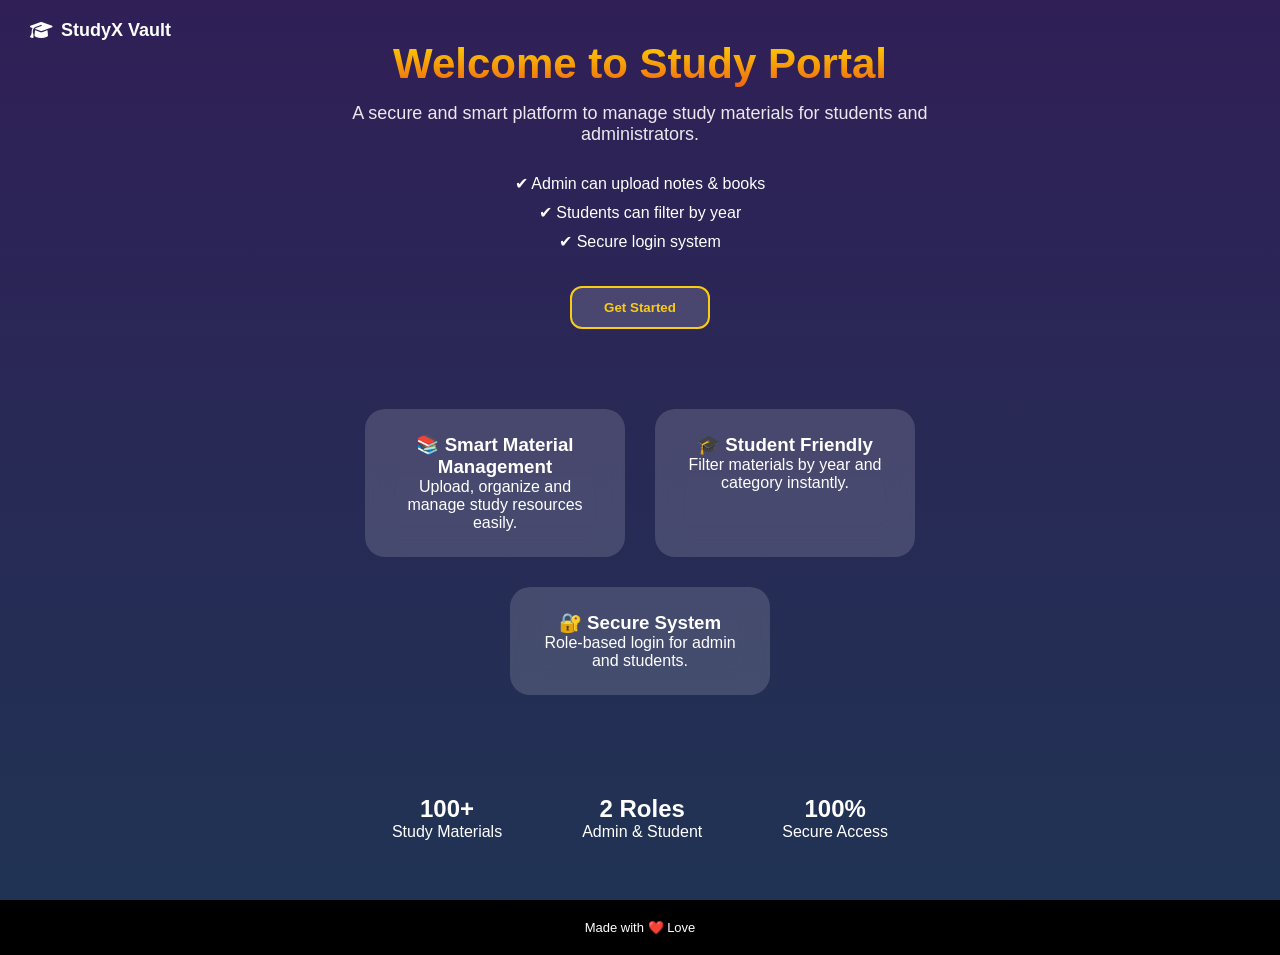
==== index.html @ e59b1258 "Update index.html" ====
<!DOCTYPE html>
<html lang="en">
<head>
<meta charset="UTF-8">
<meta name="viewport" content="width=device-width, initial-scale=1.0, maximum-scale=1.0, user-scalable=no">
<title>StudyX Vault</title>
<link rel="manifest" href="/static/manifest.json">
<meta name="theme-color" content="#4f46e5">

<link rel="stylesheet" href="/static/style.css">
<link rel="stylesheet"
href="https://cdnjs.cloudflare.com/ajax/libs/font-awesome/6.5.1/css/all.min.css">
<link rel="icon" type="image/png"
href="https://img.freepik.com/free-vector/gradient-high-school-logo_23-2149647729.jpg">
</head>

<body>
<div class="top-logo">
  <i class="fa-solid fa-graduation-cap t-logo"></i><a href="#" id="logo"> StudyX Vault </a>
</div>

<!-- ================= LANDING ================= -->
<div id="landing">

  <div class="hero-box">

    <h1 id="Name">Welcome to Study Portal</h1>

    <p class="tagline">
      A secure and smart platform to manage study materials 
      for students and administrators.
    </p>

    <div class="features">
      <div>✔ Admin can upload notes & books</div>
      <div>✔ Students can filter by year</div>
      <div>✔ Secure login system</div>
    </div>

    <button class="btn"  onclick="openPanel()">Get Started</button>

    <div class="feature-section">

  <div class="feature-card">
    <h3>📚 Smart Material Management</h3>
    <p>Upload, organize and manage study resources easily.</p>
  </div>

  <div class="feature-card">
    <h3>🎓 Student Friendly</h3>
    <p>Filter materials by year and category instantly.</p>
  </div>

  <div class="feature-card">
    <h3>🔐 Secure System</h3>
    <p>Role-based login for admin and students.</p>
  </div>

</div>
<div class="stats-section">
  <div>
    <h2>100+</h2>
    <p>Study Materials</p>
  </div>
  <div>
    <h2>2 Roles</h2>
    <p>Admin & Student</p>
  </div>
  <div>
    <h2>100%</h2>
    <p>Secure Access</p>
  </div>
</div>
  </div>

</div>


<!-- ================= LOGIN / REGISTER PANEL ================= -->
<!-- LOGIN / REGISTER PANEL -->
<div id="panel">
  <div class="wrap" id="wrap">

    <!-- LOGIN -->
    <div class="panel-box">
      <h2>Login</h2>
      <div class="field">
        <input id="loginUser" type="text" required>
        <label >Username</label>
      </div>
      <div class="field">
        
        <input id="loginPass" type="password" required>
        <label >Password</label>
        <i class="fa-solid fa-eye eye-icon" id="togglePassword"></i>
      </div>
     
      <div id="loginError" class="error"></div>
      <button class="btn" onclick="checkLogin()">Login</button>
      <div class="switch">
        <a class="No_Acc">No account?</a> <a class="sign" onclick="toggle()">Sign up</a>
	
      </div>
<button class="back-btn" onclick="goBack()">← Back</button>
    </div>

    <!-- LOGIN SIDE -->
    <div class="panel-box side">
      <h2>Welcome</h2>
      <p>Fill the details</p>
    </div>

    <!-- REGISTER -->
    <div class="panel-box">
      <h2>Register</h2>
      <div class="field">
        <input id="regUser" placeholder="Username">
      </div>
      <div class="field">
        <input id="regEmail" placeholder="Email">
      </div>


  <!-- Password hidden initially -->
  <div class="field" id="passField" >
    <input id="regPass" type="password" placeholder="Password">
  </div>
 <i class="fa-solid fa-eye eye-icon" id="toggleRegPassword"></i>
		


      <div id="regError" class="error"></div>
      <button class="btn" id="registerBtn" onclick="checkRegister()" style="display:none;">
Register
</button>
      <div class="switch">
       <a class="No_Acc">Already registered?</a>  <a class="sign" onclick="toggle()">Sign in</a>
      </div>
<button class="back-btn" onclick="goBack()">← Back</button>
    </div>

    <!-- REGISTER SIDE -->
    <div class="panel-box side">
      <h2>Hello Friend</h2>
      <p>Create account to get started</p>
    </div>

  </div>
</div>
<!-- ================= ADMIN DASHBOARD ================= -->
<div id="dashboard">

  <h2 id="welcomeText">Welcome Admin</h2>

  <div class="dashboard-box">
    <input id="noteTitle" placeholder="Title">
    <input id="noteDesc" placeholder="Description">
    <input id="noteLink" placeholder="Paste Google Drive PDF link">

    <select id="noteYear">
      <option value="FY">FY</option>
      <option value="SY">SY</option>
      <option value="TY">TY</option>
    </select>

    <select id="noteCategory">
      <option value="Notes">Notes</option>
      <option value="Books">Books</option>
      <option value="Imp">Imp</option>
    </select>

    <button class="btn" onclick="addNote()">Add</button>
    <div class="error" id="noteError"></div>
  </div>
<div class="admin-filter">
  <select id="adminYearFilter">
    <option value="all">All Years</option>
    <option value="FY">FY</option>
    <option value="SY">SY</option>
    <option value="TY">TY</option>
  </select>

  <select id="adminTypeFilter">
    <option value="all">All Types</option>
    <option value="Notes">Notes</option>
    <option value="Books">Books</option>
    <option value="Important">Important</option>
  </select>
</div>
  <div class="admin-material-wrapper">
    <div class="cards" id="adminCards"></div>
  </div>

  <button class="logout-fixed" onclick="logout()">Logout</button>
</div>


<!-- ================= STUDENT PAGE ================= -->
<div id="studentPage">

  <h2>Student Study Material</h2>

  <div class="student-controls">

    <div class="student-nav">
      <button class="sec-btn active" id="btnNotes"
        onclick="openStudentSection('notes')">Notes</button>

      <button class="sec-btn" id="btnBooks"
        onclick="openStudentSection('books')">Books</button>

      <button class="sec-btn" id="btnImp"
        onclick="openStudentSection('imp')">Imp</button>
    </div>

    <select id="yearFilter" onchange="loadStudentNotesByYear()">
      <option value="FY">FY</option>
      <option value="SY">SY</option>
      <option value="TY">TY</option>
    </select>
  </div>
<div class="search-wrapper">
  <input type="text" id="searchInput" placeholder="Search material...">
</div>

  <div id="notesPage" class="student-section">
    <div class="cards" id="notesCards"></div>
  </div>

  <div id="booksPage" class="student-section">
    <div class="cards" id="booksCards"></div>
  </div>

  <div id="impPage" class="student-section">
    <div class="cards" id="impCards"></div>
  </div>

  <button class="logout-fixed" onclick="logout()">Logout</button>
</div>


<!-- ================= FOOTER ================= -->
<div class="footer">Made with ❤️ Love</div>

<script src="/static/app.js"></script>
<script src="/static/Study.js"></script>
</body>
</html>
---- static/style.css ----
/* =========================================
   GLOBAL RESET
========================================= */
*{
  margin:0;
  padding:0;
  box-sizing:border-box;
  font-family:'Segoe UI',sans-serif;
}
.No_Acc{
  color:white;
}
body{
  min-height:100vh;
  width:100%;
  display:flex;
  justify-content:center;
  align-items:center;

  background: linear-gradient(#301f57, #173f52,#1c73d6);

  background-size:300% 300%;
  animation:gradientMove 10s ease infinite;
}

body::before{
  content:"";
  position:fixed;
  width:300px;
  height:300px;
  
  top:-100px;
  left:-100px;
  filter:blur(80px);
  z-index:-1;
}
@keyframes gradientMove{
  0%{ background-position:0% 50%; }
  50%{ background-position:100% 50%; }
  100%{ background-position:0% 50%; }
}
#logo{
  text-decoration: none;
  color: #fff;
}
.top-logo{
  position:fixed;
  top:20px;
  left:30px;

  font-size:18px;
  font-weight:600;
  color:white;

  display:flex;
  align-items:center;
  gap:8px;

  z-index:2000;
}
.top-logo i{
  color:white;
  transition:0.3s ease;
}

/* Hover anywhere on logo → change ONLY icon */
.top-logo:hover i{
  color:red; /* Golden */
  transform:rotate(-10deg) scale(1.2);
}
/* =========================================
   COMMON CENTER CONTAINER
========================================= */
.center-wrapper{
  min-height:100vh;
  display:flex;
  justify-content:center;
  align-items:center;
  flex-direction:column;
}

#Name{
  font-size:42px;
  margin-bottom:15px;
  background-size: cover;
  background-repeat: no-repeat;
  background: linear-gradient( gold, rgb(238, 99, 19));
    -webkit-background-clip: text;
    -webkit-text-fill-color: transparent;

  background-clip:text;
 
  animation: textfl 5s linear infinite;

}

@keyframes textfl{
  0%{
    background-position: -50%;
  }
}
/* =========================================
   LANDING PAGE
========================================= */
#landing{
  transition:opacity .25s ease;
}

#landing{
  min-height:100vh;
  display:flex;
  justify-content:center;
  align-items:center;
  flex-direction:column;
  text-align:center;
  padding:40px 20px;
  color:white;
}
.hero-box{
  max-width:600px;
}

#landing h1{
  font-size:42px;
  margin-bottom:15px;
  
}

.tagline{
  font-size:18px;
  margin-bottom:25px;
  opacity:0.9;
}

.features{
  margin-bottom:30px;
  line-height:1.8;
  font-size:16px;
}
.feature-section{
  margin-top:80px;
  display:flex;
  justify-content:center;
  gap:30px;
  flex-wrap:wrap;
}

.feature-card{
  width:260px;
  padding:25px;
  border-radius:20px;
  background:rgba(255,255,255,0.15);
  backdrop-filter:blur(15px);
  text-align:center;
  color:white;
  transition:.3s;
}

.feature-card:hover{
  transform:translateY(-10px);
  box-shadow:0 20px 40px rgba(0,0,0,.3);
}
.stats-section{
  margin-top:100px;
  display:flex;
  justify-content:center;
  gap:80px;
  color:white;
  text-align:center;
}
/* =========================================
   LOGIN / REGISTER PANEL
========================================= */
/* PANEL CENTER BOX */
#panel{
  animation:panelEnter .6s ease;
}

@keyframes panelEnter{
  from{
    opacity:0;
    transform:translateY(40px) scale(.95);
  }
  to{
    opacity:1;
    transform:translateY(0) scale(1);
  }
}

#panel{
 
  width:90%;
  max-width:820px;
  height:520px;   /* min-height kadhun height thev */

  border-radius:25px;
  overflow:hidden;

  background:rgba(15,23,42,0.75);
  backdrop-filter:blur(20px);
  border:1px solid rgba(56,189,248,0.25);
  box-shadow:0 25px 60px rgba(0,0,0,.5);
}

/* SLIDER */
.wrap{
  display:flex;
  width:200%;
  height:100%;
  transition:transform .6s ease-in-out;
}
.wrap{
  transition:transform .6s ease, opacity .4s ease;
}
/* GROUP */
.panel-box{
  width:50%;
  padding:50px;
  display:flex;
  flex-direction:column;
  justify-content:center;
}

/* SIDE PANEL */
.side{
  width:50%;
  display:flex;
  justify-content:center;
  align-items:center;
  text-align:center;
  flex-direction:column;

  background: rgba(15,23,42,0.65);
  backdrop-filter: blur(20px);
  border-left: 1px solid rgba(56,189,248,0.25);
}
.side h2{
  font-size:28px;
  color:#38bdf8;
  margin-bottom:10px;
}

.side p{
  color:#cbd5e1;
  font-size:15px;
}
/* subtle glow */
.side::before{
  content:"";
  position:absolute;
  width:300px;
  height:300px;
  background:radial-gradient(circle,rgba(255,255,255,0.25),transparent 70%);
  top:-100px;
  right:-100px;
  filter:blur(60px);
}

/* FORM WIDTH FIX */
h2{
  color: white;
}


.field input{
  background:rgba(255,255,255,0.2);
  border:1px solid rgba(255,255,255,0.4);
  color:gray;
}

.field input::placeholder{
  color:white;
}

/* BUTTON SMALL FIX */
.btn{
  width:140px;
}
/* =========================================
   HEADINGS
========================================= */


/* =========================================
   FORM
========================================= */
.field {
    position: relative;
    margin: 8px 0;
}

.field input {
    width: 250px;
    padding: 10px 8px;
    
    border-radius: 6px;
    border: 2px solid #3B82F6;
    background: transparent;
    color: white;
    outline: none;
    font-size: 16px;
}

.field label {
    position: absolute;
    left: 12px;
    top: 12px;
    color: white;
       /* same as your background */
    padding: 0 5px;
    transition: 0.3s ease;
    pointer-events: none;
}

/* When input focused or filled */
.field input:focus + label,
.field input:valid + label {
    top: -8px;
    font-size: 14px;
    color: white;
    background-color: #000;
    font-weight: 600;
}

/* =========================================
   BUTTONS
========================================= */
.btn{
  padding:12px 22px;
  border-radius:12px;
  border:2px solid #facc15;

  background:rgba(255,255,255,0.15);
  
  color: #facc15;


  font-weight:600;
  cursor:pointer;
  transition:.3s;
}
.btn{
  position:relative;
  overflow:hidden;
}



.btn:hover{
  background:linear-gradient(135deg,#facc15,#f59e0b);
  color:black;
  box-shadow:0 0 25px rgba(250,204,21,.8);
  transform:translateY(-3px);
}
.back-btn{
  margin-top:15px;
  padding:10px 18px;
  border-radius:10px;
  border:2px solid #ffffff;
  background:transparent;
  color:white;
  cursor:pointer;
  transition:.3s;
}

.back-btn:hover{
  background:white;
  color:#7c3aed;
}
/* =========================================
   DASHBOARD / STUDENT PAGE
========================================= */
#dashboard,
#studentPage{
  min-height:100vh;
  padding:40px 20px;
display:flex;
  flex-direction:column;
  align-items:center;
background:linear-gradient(135deg,
    #3a0ca3,
    #7209b7,
    #b5179e
  );

  background-size:300% 300%;
 
  animation:gradientMove 12s ease infinite;
}


#dashboard,
#studentPage{
  animation:fadePage .5s ease;
}

@keyframes fadePage{
  from{opacity:0;}
  to{opacity:1;}
}

#studentPage h2{
  text-align:center;
  margin-bottom:30px;
}
  

#notesPage,
#booksPage,
#impPage{
  width:100%;
  display:flex;
  justify-content:center;
  align-items:center;
  min-height:40vh;
}
/* dashboard content center */
.dashboard-content{
  max-width:1000px;
  margin:auto;
}
#studentPage h2{
  color:#38bdf8;
  font-weight:700;
  letter-spacing:1px;
  margin-bottom:30px;
}
/* =========================================
   DASHBOARD BOX
========================================= */
.dashboard-box{
  width:400px;
  max-width:95%;
  margin:0 auto 30px auto;
  background:#0f172a;
  padding:25px;
  border-radius:16px;
  border:1px solid #1f2937;
}

/* =========================================
   CARDS GRID CENTERED
========================================= */
.cards{
  max-width:1000px;
  margin:30px auto;
  display:grid;
  grid-template-columns:repeat(auto-fit,minmax(240px,1fr));
  gap:20px;
}
.card:hover{
  transform:translateY(-8px);
  box-shadow:0 0 25px rgba(255,110,196,.6);
}
.card{
  background:#0f172a;
  border-radius:14px;
  border:1px solid #1f2937;
  padding:20px;
  text-align:left;
  position:relative;
  transition:.3s;
}

.card:hover{
  transform:translateY(-6px);
  box-shadow:0 0 20px rgba(56,189,248,.25);
}
.card h3{
  color:#ffffff;
}

.card p{
  color:#cbd5e1;
}
.card .btn{
  background:linear-gradient(135deg,#facc15,#f59e0b);
  border:none;
  color:#000;
  font-weight:600;
  box-shadow:0 0 12px rgba(250,204,21,.6);
}

.card .btn:hover{
  box-shadow:0 0 20px rgba(250,204,21,1);
}
/* =========================================
   DELETE BUTTON
========================================= */
.delete-btn{
  position:absolute;
  top:10px;
  right:10px;
  width:28px;
  height:28px;
  border-radius:50%;
  border:none;
  background:#ef4444;
  color:#fff;
  cursor:pointer;
  display:none;
}

.card:hover .delete-btn{
  display:block;
}

/* =========================================
   LOGOUT BUTTON
========================================= */
.logout-fixed{
  position:fixed;
  top:20px;
  right:25px;
  padding:8px 15px;
  border-radius:8px;
  border:1px solid #38bdf8;
  background:transparent;
  color:#38bdf8;
  cursor:pointer;
}

.logout-fixed:hover{
  background:#38bdf8;
  color:#000;
}

/* =========================================
   FOOTER
========================================= */
.footer{
  text-align:center;
  padding:20px;
  font-size:13px;
  color:white;
  background-color:black;
  width:100%; 
}

/* ======================================================
   STUDENT TOP GLASS CONTROLS
   (PASTE AT VERY BOTTOM OF CSS)
====================================================== */

.student-controls{
  margin:30px auto 40px auto;
  padding:20px 35px;
  border-radius:18px;

  display:flex;
  flex-direction:column;
  align-items:center;
  gap:18px;

  background:rgba(15,23,42,0.65);
  backdrop-filter:blur(18px);
  border:1px solid rgba(56,189,248,0.25);
  box-shadow:0 15px 40px rgba(0,0,0,.6);

  width:fit-content;
}

/* Buttons row */
.student-nav{
  display:flex;
  gap:15px;
}

/* Section buttons */
.sec-btn{
  padding:8px 22px;
  border-radius:12px;
  border:1px solid rgba(56,189,248,0.4);
  background:rgba(2,6,23,0.9);
  color:#38bdf8;
  cursor:pointer;
  font-size:14px;
  font-weight:500;
  transition:.3s;
}

.sec-btn:hover{
  background:#38bdf8;
  color:#000;
  box-shadow:0 0 15px rgba(56,189,248,.6);
}

.sec-btn.active{
  background:linear-gradient(135deg,#38bdf8,#0ea5e9);
  color:#000;
  border:none;
  box-shadow:0 0 20px rgba(56,189,248,.7);
}

/* Year Filter */
#yearFilter{
  padding:8px 20px;
  border-radius:12px;
  border:1px solid rgba(56,189,248,0.4);
  background:rgba(2,6,23,0.95);
  color:#38bdf8;
  font-size:14px;
  cursor:pointer;
  outline:none;
  transition:.3s;
}

#yearFilter:hover{
  box-shadow:0 0 12px rgba(56,189,248,.5);
}

#yearFilter option{
  background:#0f172a;
  color:#38bdf8;
}
/* FIX: Open button overlap issue */

.card {
  display: flex;
  flex-direction: column;
}

.card h3 {
  margin-bottom: 8px;
}

.card p {
  margin-bottom: 15px;
  line-height: 1.4;
  word-break: break-word;
}

.card a,
.card .btn {
  margin-top: auto;
}
.sign{
color:rgb(238, 255, 0);
font:italic;
cursor:pointer;
}
/* =========================================
   ADMIN FINAL VERTICAL CENTER LAYOUT
========================================= */

#dashboard{
  display:none;
  width:100%;
  padding:60px 20px;
  text-align:center;
  
  background: linear-gradient(#301f57, #173f52,#1c73d6);

  background-size:300% 300%;
  animation:gradientMove 10s ease infinite;

  display:flex;
  flex-direction:column;
  align-items:center;
}

/* Welcome heading */
#dashboard h2{
  font-size:30px;
  color:#38bdf8;
  margin-bottom:40px;
}

/* Add panel center */
.dashboard-box{
  width:420px;
  max-width:95%;
  margin-bottom:50px;

  background:rgba(15,23,42,0.75);
  backdrop-filter:blur(15px);
  border:1px solid rgba(56,189,248,0.25);
  border-radius:20px;
  padding:25px;

  display:flex;
  flex-direction:column;
  gap:12px;
}

/* Materials below panel */
#adminCards{
  width:100%;
  max-width:1200px;

  display:grid;
  grid-template-columns:repeat(auto-fit,minmax(260px,1fr));
  gap:25px;

  overflow-y:auto;
  height:auto;          /* mobile la full height */
}

/* Card polish */
#adminCards .card{
  background:rgba(15,23,42,0.85);
  border:1px solid rgba(56,189,248,0.2);
  border-radius:18px;
  padding:20px;
  transition:.3s;
}

#adminCards .card:hover{
  transform:translateY(-5px);
  box-shadow:0 0 20px rgba(56,189,248,.3);
}

/* Logout */
.logout-fixed{
  position:fixed;
  top:25px;
  right:30px;
}

/* =========================================
   ADMIN INPUT PANEL PREMIUM STYLE
========================================= */

.dashboard-box input,
.dashboard-box select{
  padding:12px 14px;
  border-radius:10px;
  border:1px solid rgba(56,189,248,0.3);
  background:#020617;
  color:#ffffff;
  font-size:14px;
  outline:none;
  transition:.3s;
}

.dashboard-box input::placeholder{
  color:#6b7280;
}

/* Focus effect */
.dashboard-box input:focus,
.dashboard-box select:focus{
  border-color:#0ea5e9;
  box-shadow:0 0 12px rgba(14,165,233,.4);
}

/* Dropdown arrow fix */
.dashboard-box select{
  cursor:pointer;
}

/* =========================================
   FINAL WORKING ADMIN SEPARATE SCROLL
========================================= */

#dashboard{
  display:flex;
  flex-direction:column;
  align-items:center;

  min-height:100vh;
  padding:60px 20px;

  overflow-y:auto;   /* important */
}

/* Add panel fixed size */
.dashboard-box{
  flex-shrink:0;
  margin-bottom:30px;
}

/* Scroll wrapper for materials */
#adminCards{
  width:100%;
  max-width:1200px;

  display:grid;
  grid-template-columns:repeat(auto-fit,minmax(260px,1fr));
  gap:25px;

  height:auto;
  overflow:visible;
}
.admin-material-wrapper{
  width:100%;
  display:flex;
  justify-content:center;
}

/* Scrollbar */
#adminCards::-webkit-scrollbar{
  width:6px;
}

#adminCards::-webkit-scrollbar-thumb{
  background:#38bdf8;
  border-radius:10px;
}
/* FIX: Center full login/register panel */

body {
  display: flex;
  justify-content: center;
  align-items: center;
}

#panel {
  margin: 0 auto;
}
/* FIX: Footer always bottom */

body {
  min-height: 100vh;
  display: flex;
  flex-direction: column;
}

#panel {
  margin: auto;
}



.footer {
  margin-top: auto;
}

/* FIX: Student page full width background */

#studentPage {
  width: 100%;
}

body:has(#studentPage[style*="block"]) {
  display: block;
}
/* =========================================
   MOBILE
========================================= */

/*Search Input*/

#searchInput{
  padding:10px 20px;
  border-radius:25px;
  border:1px solid rgba(255,255,255,.3);
  background:rgba(255,255,255,.1);
  color:#fff;
  outline:none;
  width:250px;
  transition:.3s;
  display:block;
  margin:30px auto;
}

#searchInput::placeholder{
  color:rgba(255,255,255,.6);
}

#searchInput:focus{
  border-color:#ff9f1c;
  box-shadow:0 0 10px rgba(255,159,28,.5);
}
.search-wrapper{
  display:flex;
  justify-content:center;
  margin-top:30px;
}
.student-section{
  text-align:center;
}


/*Announcement Section*/




/*Edit Button*/
.card{
  position:relative;
  padding-top:45px;
}

.card-actions{
  position:absolute;
  top:10px;
  right:10px;
  display:flex;
  gap:8px;
}

.edit-btn,
.delete-btn{
  width:28px;
  height:28px;
  border-radius:50%;
  border:none;
  cursor:pointer;
  display:flex;
  align-items:center;
  justify-content:center;
  position: absolute;
  top: 0px;
}

.edit-btn{
  background:#fbbf24;
  color:#000;
  position:absolute;
  right:50px;
}

.edit-btn:hover{
  background:#f59e0b;
}

.delete-btn{
  background:#ef4444;
  color:#fff;
}

.delete-btn:hover{
  background:#dc2626;
}

@media (max-width:768px){
  #adminCards{
    max-height:none;     /* remove limit */
    overflow-y:visible;  /* normal scroll use hoil */
  }
}

html, body{
  height:auto;
  overflow-x:hidden;
}



@media (max-width:768px){

  #adminCards{
    grid-template-columns:1fr;   /* only 1 column */
  }

  .card{
    width:100%;
  }

}

.admin-filter{
  margin:20px 0;
  display:flex;
  gap:15px;
  justify-content:center;
}

.admin-filter select{
  padding:8px 15px;
  border-radius:8px;
  background:#0f172a;
  color:#38bdf8;
  border:1px solid rgba(56,189,248,.4);
} 
#adminCards .card{
  display: flex;
  flex-direction: column;
}

#adminCards .card h3{
  margin-bottom: 6px;
}

#adminCards .card p{
  margin-bottom: 15px;
  flex-grow: 1;   /* important */
}

#adminCards .card .btn{
  margin-top: auto;   /* push button to bottom */
}
/* PassWord See  */
.password-field{
  position: relative;
  width: 250px;
}

.password-field input{
  width: 100%;
  padding-right: 35px;
}

.eye-icon{
  position: absolute;
  right: 30px;
  top: 50%;
  transform: translateY(-50%);
  width: 20px;
  cursor: pointer;
  color: gold;
}
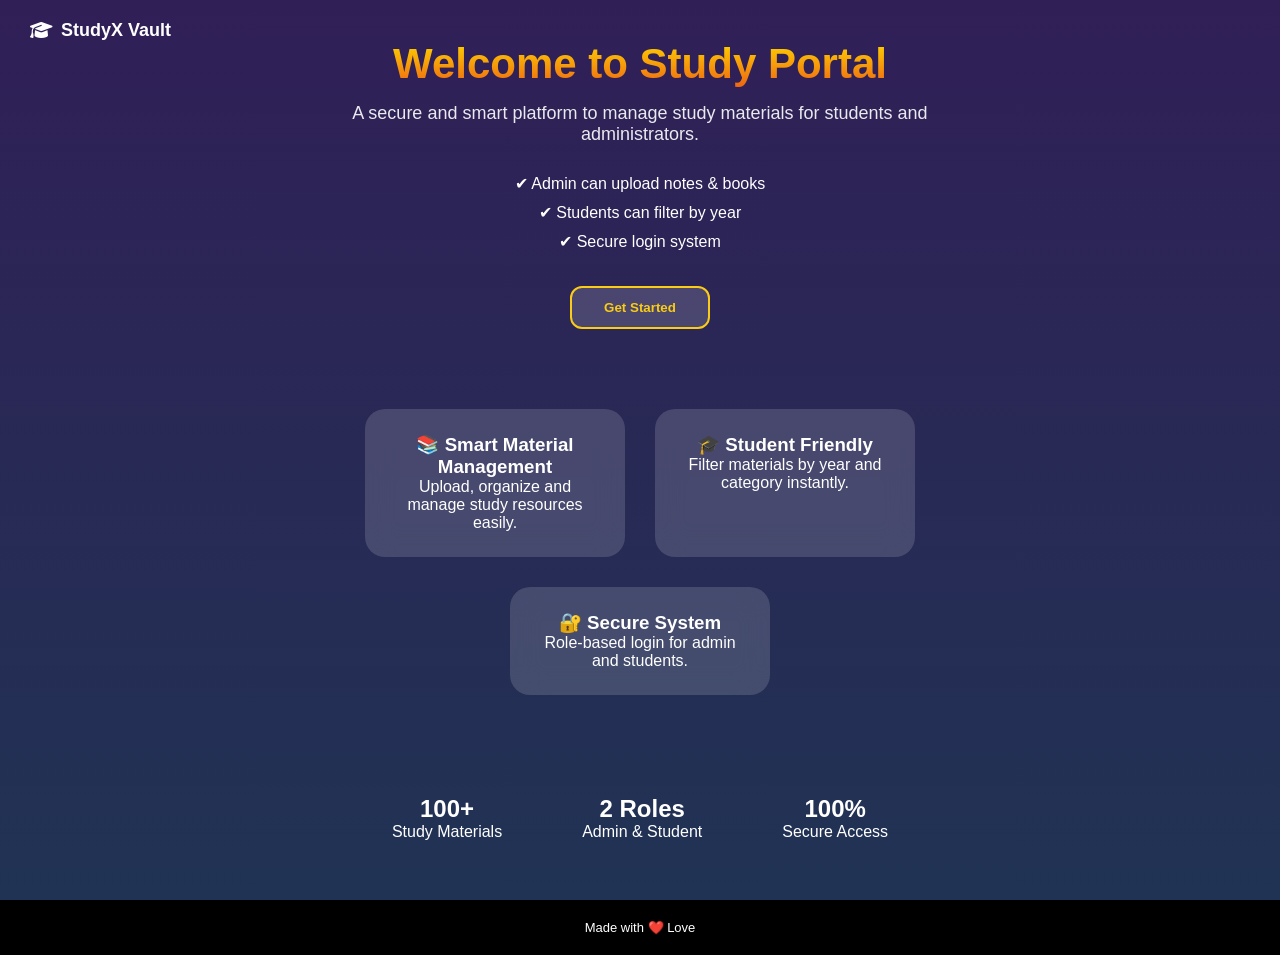
==== commit 40b5a6f2: "Update index.html" ====
--- a/index.html
+++ b/index.html
@@ -113,26 +113,19 @@
     <!-- REGISTER -->
     <div class="panel-box">
       <h2>Register</h2>
-      <div class="field">
-        <input id="regUser" placeholder="Username">
-      </div>
-      <div class="field">
-        <input id="regEmail" placeholder="Email">
-      </div>
-
-
-  <!-- Password hidden initially -->
-  <div class="field" id="passField" >
-    <input id="regPass" type="password" placeholder="Password">
-  </div>
- <i class="fa-solid fa-eye eye-icon" id="toggleRegPassword"></i>
-		
-
-
-      <div id="regError" class="error"></div>
-      <button class="btn" id="registerBtn" onclick="checkRegister()" style="display:none;">
-Register
-</button>
+ <div class="field">
+<input id="regUser" placeholder="Username">
+</div>
+
+<div class="field">
+<input id="regEmail" placeholder="Email">
+</div>
+
+<div class="field">
+<input id="regPass" type="password" placeholder="Password">
+</div>
+
+<button class="btn" onclick="checkRegister()">Register</button>
       <div class="switch">
        <a class="No_Acc">Already registered?</a>  <a class="sign" onclick="toggle()">Sign in</a>
       </div>
@@ -251,3 +244,4 @@
 
 
 
+
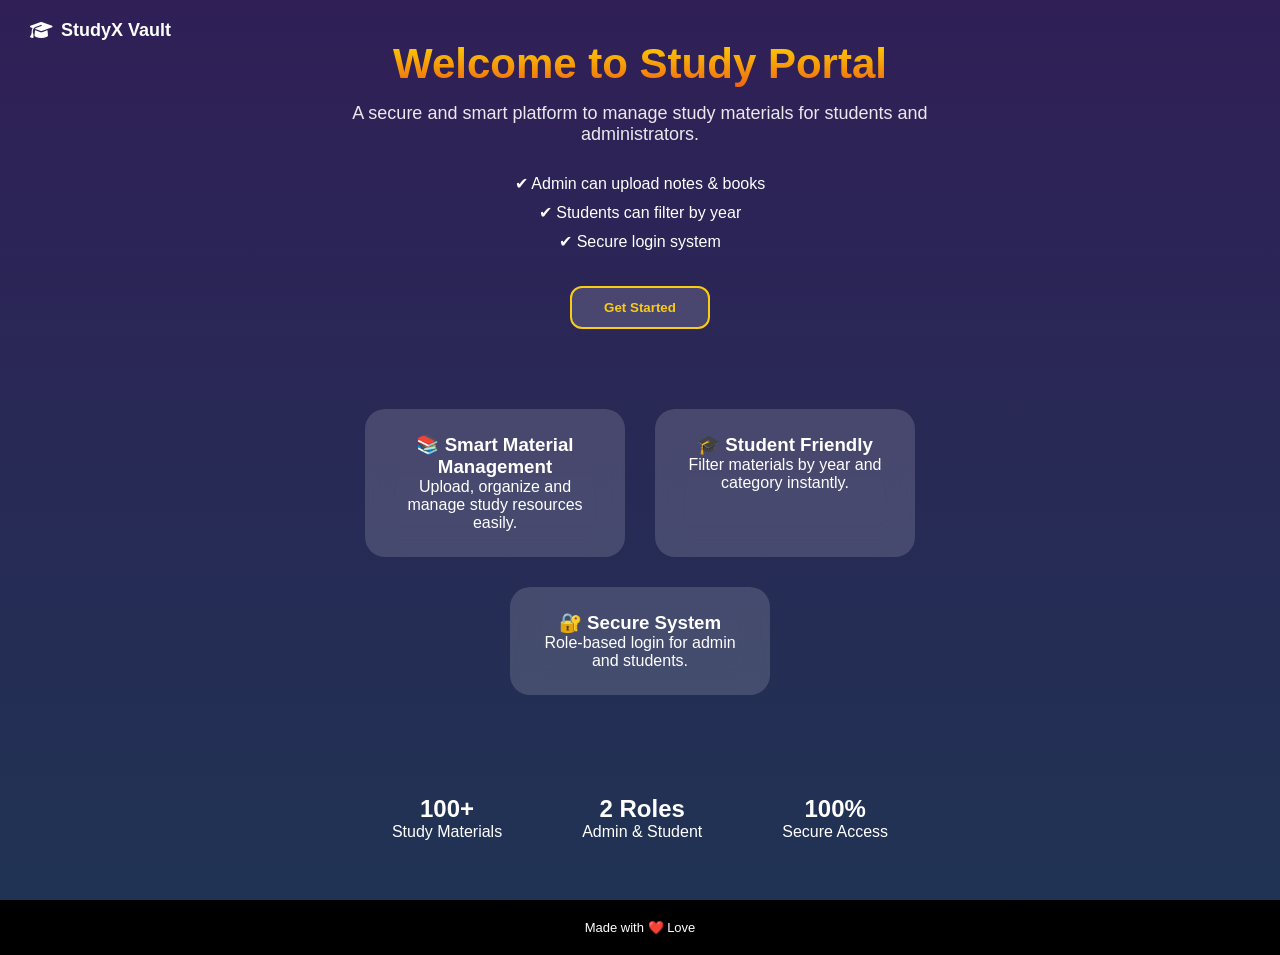
==== commit 7c42bc7a: "Update index.html" ====
--- a/index.html
+++ b/index.html
@@ -166,14 +166,14 @@
     <div class="error" id="noteError"></div>
   </div>
 <div class="admin-filter">
-  <select id="adminYearFilter">
+  <select id="adminYearFilter" onchange="filterAdminNotes()">
     <option value="all">All Years</option>
     <option value="FY">FY</option>
     <option value="SY">SY</option>
     <option value="TY">TY</option>
   </select>
 
-  <select id="adminTypeFilter">
+  <select id="adminTypeFilter" onchange="filterAdminNotes()">
     <option value="all">All Types</option>
     <option value="Notes">Notes</option>
     <option value="Books">Books</option>
@@ -245,3 +245,4 @@
 
 
 
+
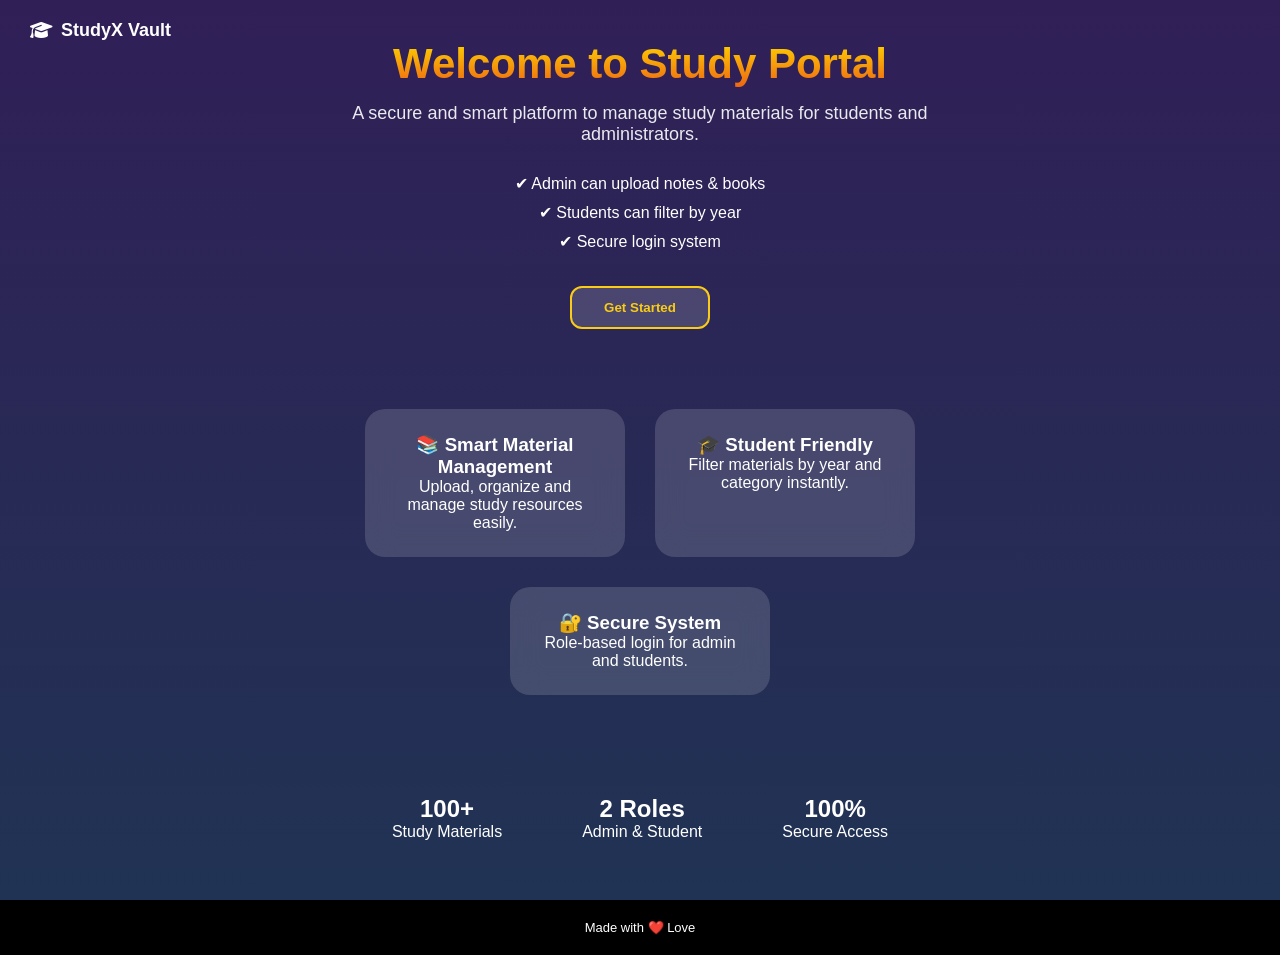
==== commit 8c50b203: "Update index.html" ====
--- a/index.html
+++ b/index.html
@@ -144,7 +144,10 @@
 <div id="dashboard">
 
   <h2 id="welcomeText">Welcome Admin</h2>
-
+<button class="btn" onclick="openUserManagement()">
+User Management
+</button>
+	
   <div class="dashboard-box">
     <input id="noteTitle" placeholder="Title">
     <input id="noteDesc" placeholder="Description">
@@ -186,7 +189,17 @@
 
   <button class="logout-fixed" onclick="logout()">Logout</button>
 </div>
-
+<!-- ================= USERS PAGE ================= -->
+
+<div id="usersPage" style="display:none;">
+
+<h2>User Management</h2>
+
+<button class="btn" onclick="goBackAdmin()">⬅ Back</button>
+
+<div class="cards" id="usersList"></div>
+
+</div>
 
 <!-- ================= STUDENT PAGE ================= -->
 <div id="studentPage">
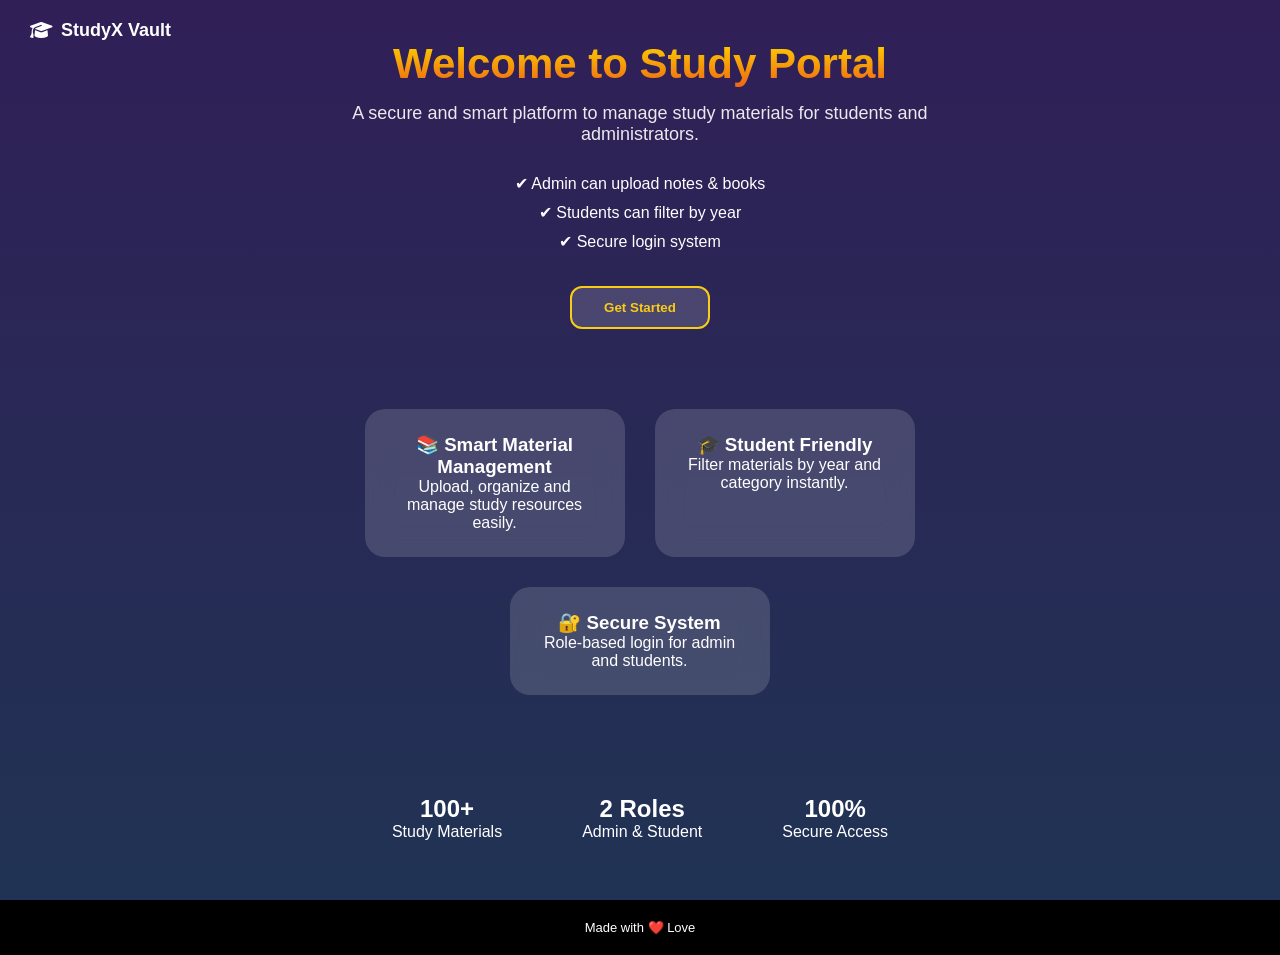
==== commit 8688a27d: "Update index.html" ====
--- a/index.html
+++ b/index.html
@@ -144,9 +144,7 @@
 <div id="dashboard">
 
   <h2 id="welcomeText">Welcome Admin</h2>
-<button class="btn" onclick="openUserManagement()">
-User Management
-</button>
+
 	
   <div class="dashboard-box">
     <input id="noteTitle" placeholder="Title">
@@ -186,8 +184,9 @@
   <div class="admin-material-wrapper">
     <div class="cards" id="adminCards"></div>
   </div>
-
+<button class="user-btn" onclick="openUserManagement()">Users</button>
   <button class="logout-fixed" onclick="logout()">Logout</button>
+	
 </div>
 <!-- ================= USERS PAGE ================= -->
 
@@ -195,7 +194,7 @@
 
 <h2>User Management</h2>
 
-<button class="btn" onclick="goBackAdmin()">⬅ Back</button>
+<button class="back-btn" onclick="goBackAdmin()">Back</button>
 
 <div class="cards" id="usersList"></div>
 
--- a/static/style.css
+++ b/static/style.css
@@ -508,17 +508,7 @@
 /* =========================================
    LOGOUT BUTTON
 ========================================= */
-.logout-fixed{
-  position:fixed;
-  top:20px;
-  right:25px;
-  padding:8px 15px;
-  border-radius:8px;
-  border:1px solid #38bdf8;
-  background:transparent;
-  color:#38bdf8;
-  cursor:pointer;
-}
+
 
 .logout-fixed:hover{
   background:#38bdf8;
@@ -1002,3 +992,126 @@
   cursor: pointer;
   color: gold;
 }
+
+
+
+.logout-fixed{
+
+position:fixed;
+top:20px;
+
+height:38px;
+padding:0 18px;
+
+display:flex;
+align-items:center;
+justify-content:center;
+
+font-size:14px;
+border-radius:8px;
+cursor:pointer;
+
+transition:all 0.3s ease;
+}
+
+
+.logout-fixed{
+right:20px;
+
+background:transparent;
+color:#00bfff;
+border:2px solid #00bfff;
+}
+
+#usersPage{
+max-width:900px;
+margin:auto;
+padding:60px 20px;
+}
+
+#usersPage h2{
+text-align:center;
+margin-bottom:40px;
+}
+
+
+#usersList{
+display:flex;
+flex-direction:column;
+gap:14px;
+}
+
+
+.user-row{
+display:flex;
+justify-content:space-between;
+align-items:center;
+
+background:#081a34;
+padding:16px 20px;
+
+border-radius:10px;
+
+transition:all 0.3s ease;
+}
+.user-row:hover{
+background:#0e2647;
+}
+
+.user-row:hover{
+background:#0e2647;
+}
+
+.user-info h3{
+font-size:18px;
+margin-bottom:4px;
+}
+
+.user-info p{
+font-size:13px;
+color:#b8c4d9;
+}
+
+.delete-icon{
+opacity:0;
+color:#ff4d4d;
+font-size:18px;
+cursor:pointer;
+transition:0.2s;
+}
+
+.user-row:hover .delete-icon{
+opacity:1;
+}
+
+
+.back-btn{
+
+position:fixed;
+top:20px;
+right:20px;
+
+padding:8px 18px;
+height:38px;
+
+background:transparent;
+color:#fff;
+
+border:2px solid #ffd700;
+border-radius:8px;
+
+cursor:pointer;
+
+display:flex;
+align-items:center;
+justify-content:center;
+
+transition:all 0.3s ease;
+}
+
+.back-btn:hover{
+
+background:#ffd700;
+color:#000;
+
+}
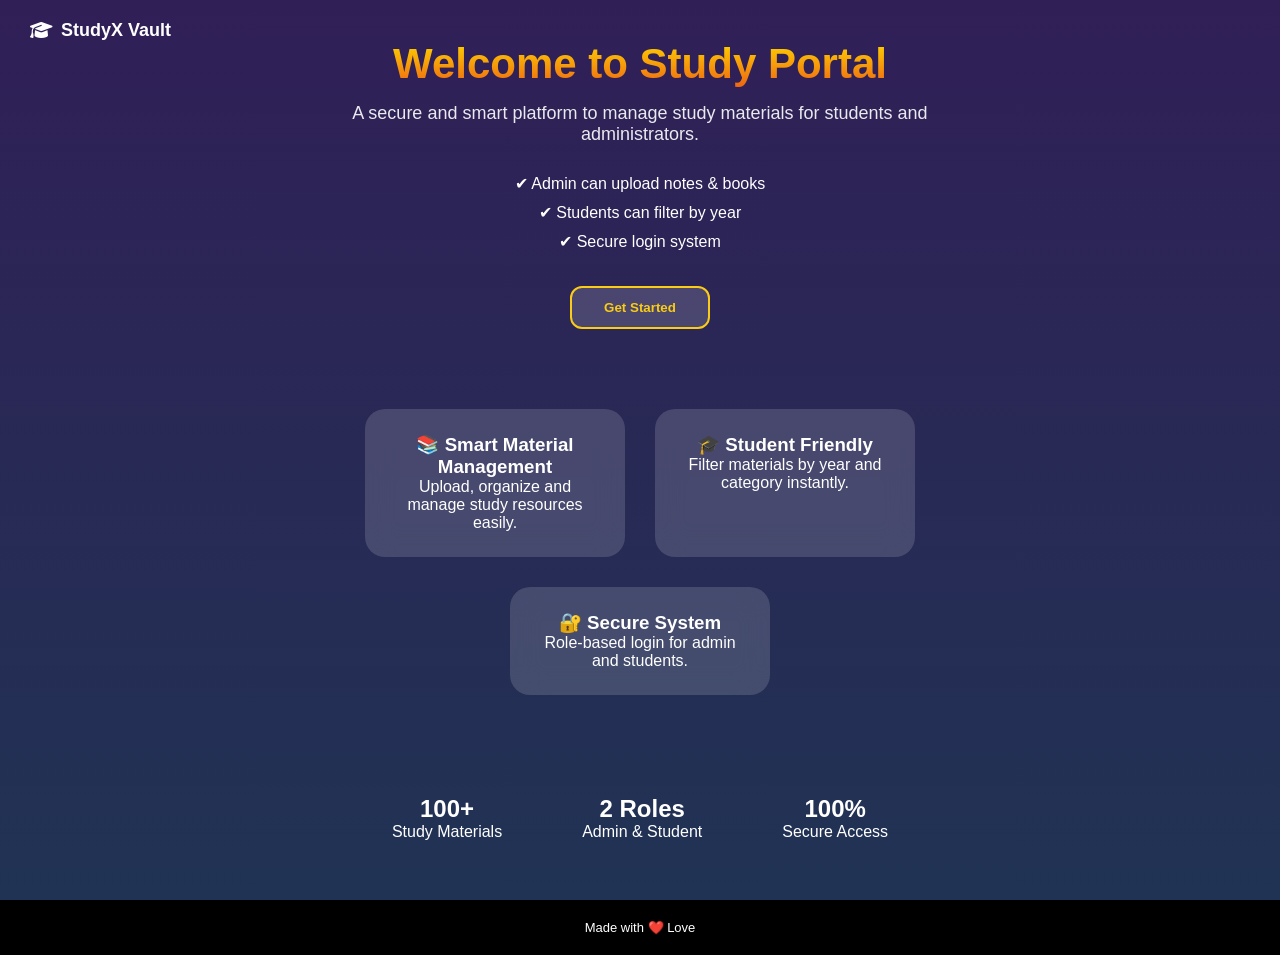
==== commit 3c89f5ce: "Update index.html" ====
--- a/index.html
+++ b/index.html
@@ -101,7 +101,7 @@
         <a class="No_Acc">No account?</a> <a class="sign" onclick="toggle()">Sign up</a>
 	
       </div>
-<button class="back-btn" onclick="goBack()">← Back</button>
+<button class="back-btn panel-back" onclick="goBack()">← Back</button>
     </div>
 
     <!-- LOGIN SIDE -->
@@ -129,7 +129,7 @@
       <div class="switch">
        <a class="No_Acc">Already registered?</a>  <a class="sign" onclick="toggle()">Sign in</a>
       </div>
-<button class="back-btn" onclick="goBack()">← Back</button>
+<button class="back-btn panel-back" onclick="goBack()">← Back</button>
     </div>
 
     <!-- REGISTER SIDE -->
--- a/static/style.css
+++ b/static/style.css
@@ -995,6 +995,7 @@
 
 
 
+.user-btn,
 .logout-fixed{
 
 position:fixed;
@@ -1014,6 +1015,19 @@
 transition:all 0.3s ease;
 }
 
+.user-btn{
+right:110px;
+
+background:transparent;
+color:#fff;
+border:2px solid #ffd700;
+}
+
+.user-btn:hover{
+background:#ffd700;
+color:#000;
+}
+
 
 .logout-fixed{
 right:20px;
@@ -1024,60 +1038,76 @@
 }
 
 #usersPage{
-max-width:900px;
-margin:auto;
-padding:60px 20px;
+width:100%;
+padding:60px 80px;
 }
 
 #usersPage h2{
 text-align:center;
-margin-bottom:40px;
+margin-bottom:50px;
+font-size:28px;
 }
 
 
 #usersList{
+width:100%;
+margin-top:40px;
+
 display:flex;
 flex-direction:column;
+
 gap:14px;
 }
 
 
 .user-row{
+
 display:flex;
 justify-content:space-between;
 align-items:center;
 
+width:100%;
+
 background:#081a34;
-padding:16px 20px;
+
+padding:22px 35px;
 
 border-radius:10px;
 
-transition:all 0.3s ease;
-}
+transition:all 0.25s ease;
+
+}
+
+
+
 .user-row:hover{
 background:#0e2647;
-}
-
-.user-row:hover{
-background:#0e2647;
+transform:scale(1.01);
+box-shadow:0 6px 18px rgba(0,0,0,0.4);
 }
 
 .user-info h3{
 font-size:18px;
 margin-bottom:4px;
+color:white;
 }
 
 .user-info p{
-font-size:13px;
-color:#b8c4d9;
+font-size:14px;
+color:yellow;
 }
 
 .delete-icon{
+
 opacity:0;
+
+font-size:18px;
 color:#ff4d4d;
-font-size:18px;
+
 cursor:pointer;
+
 transition:0.2s;
+
 }
 
 .user-row:hover .delete-icon{
@@ -1110,8 +1140,7 @@
 }
 
 .back-btn:hover{
-
 background:#ffd700;
 color:#000;
-
-}
+transform:scale(1.05);
+}
